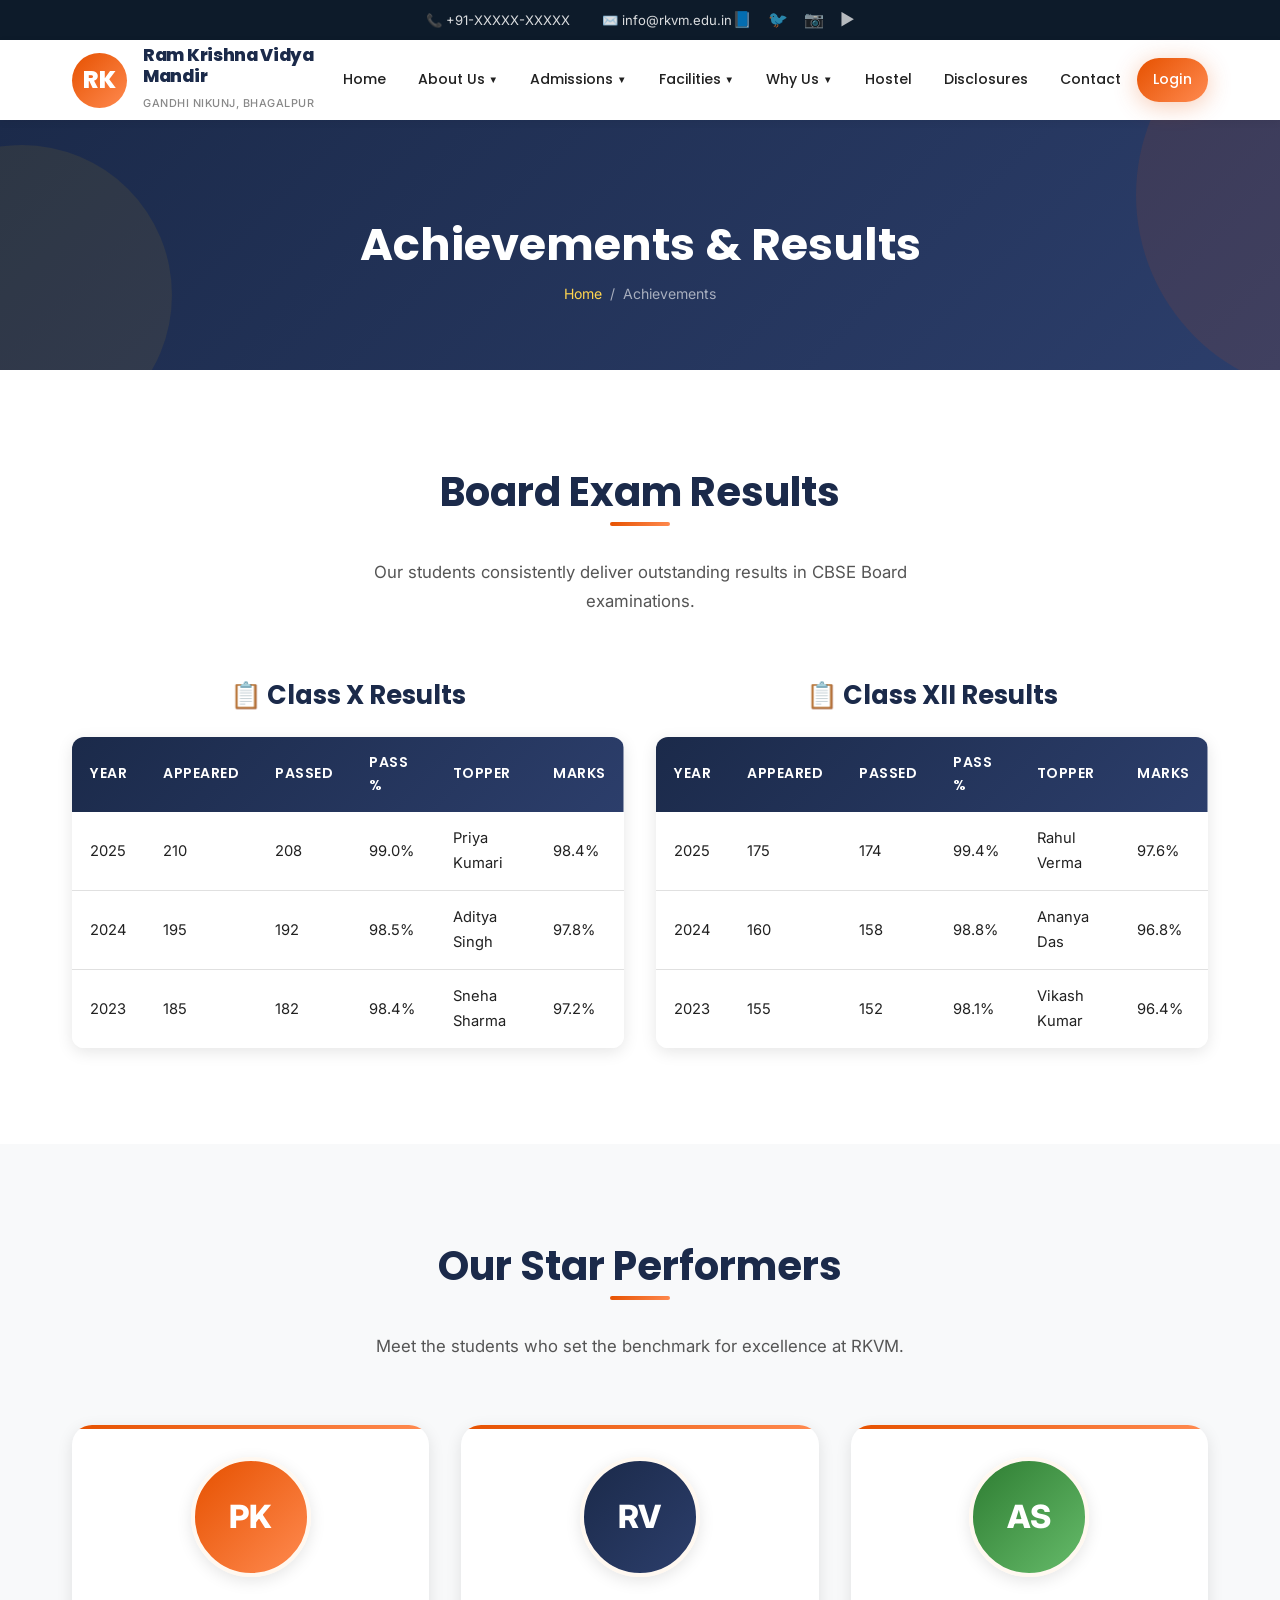
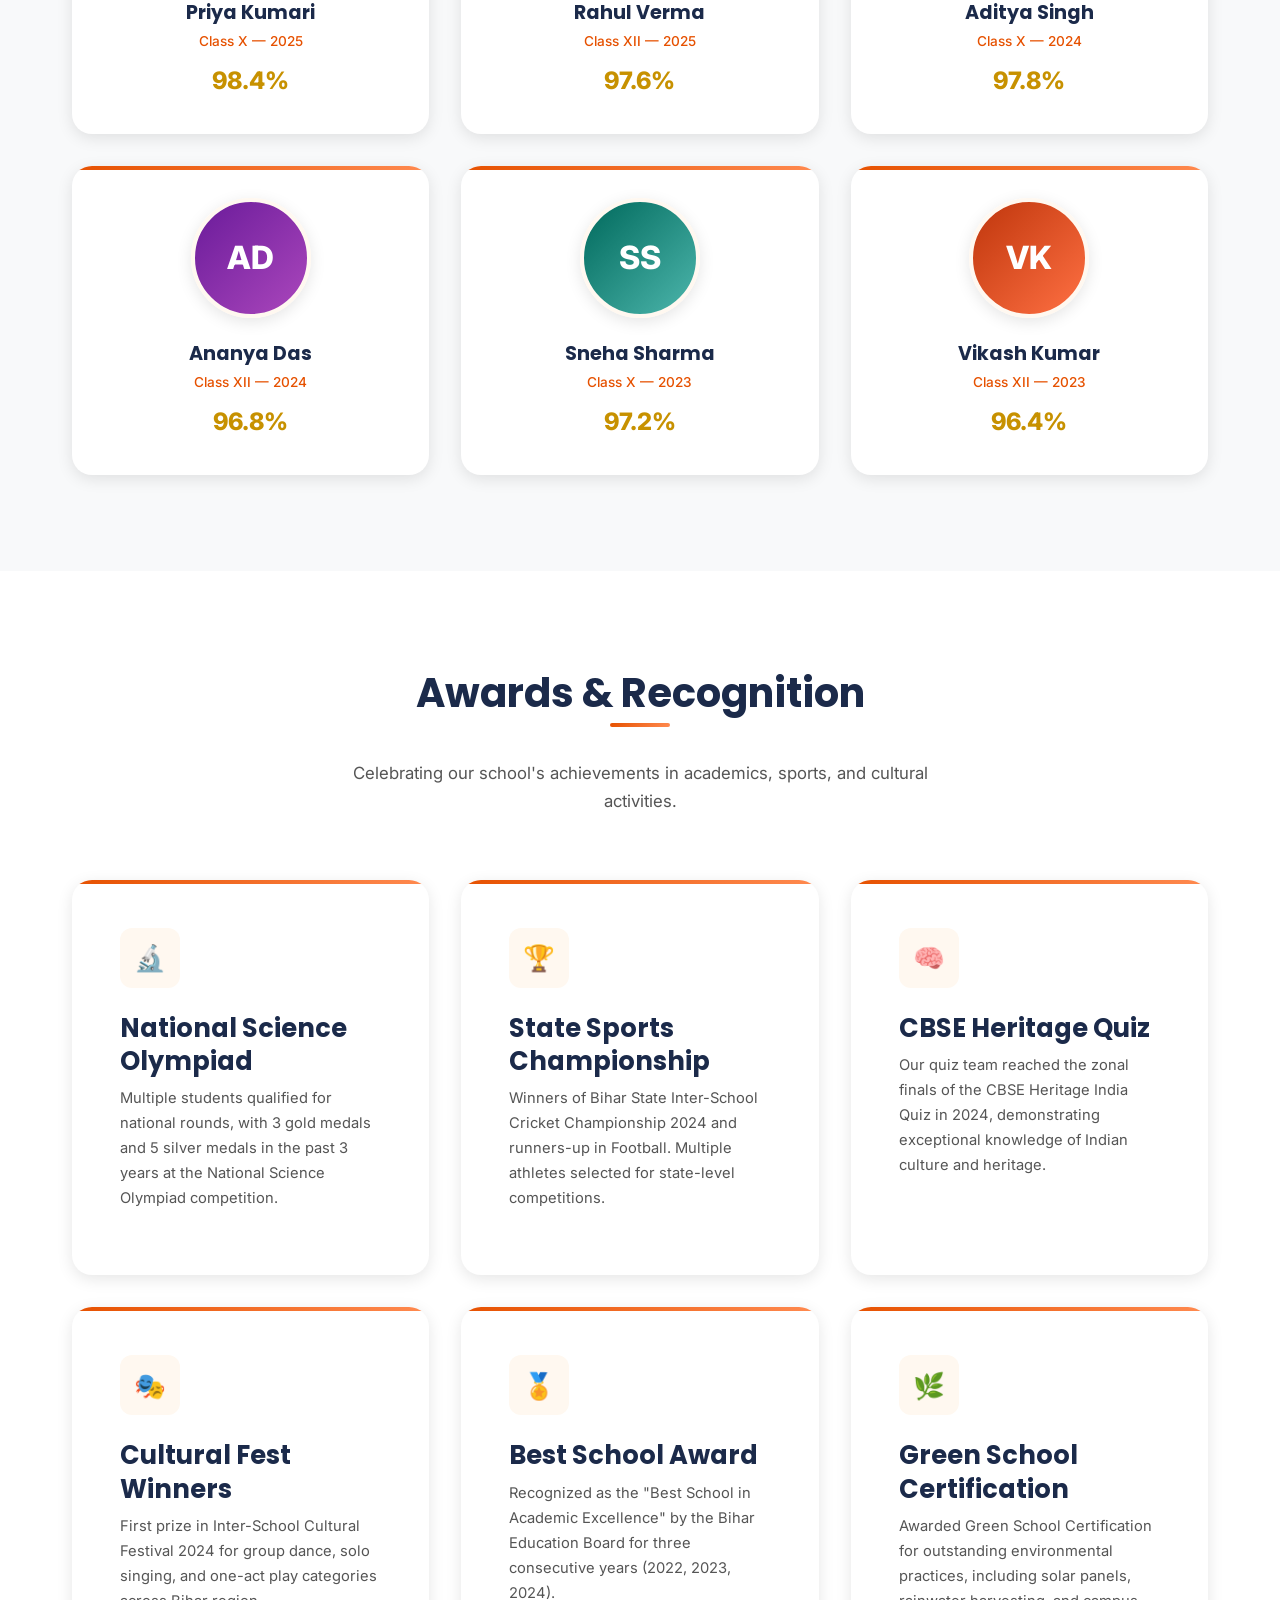
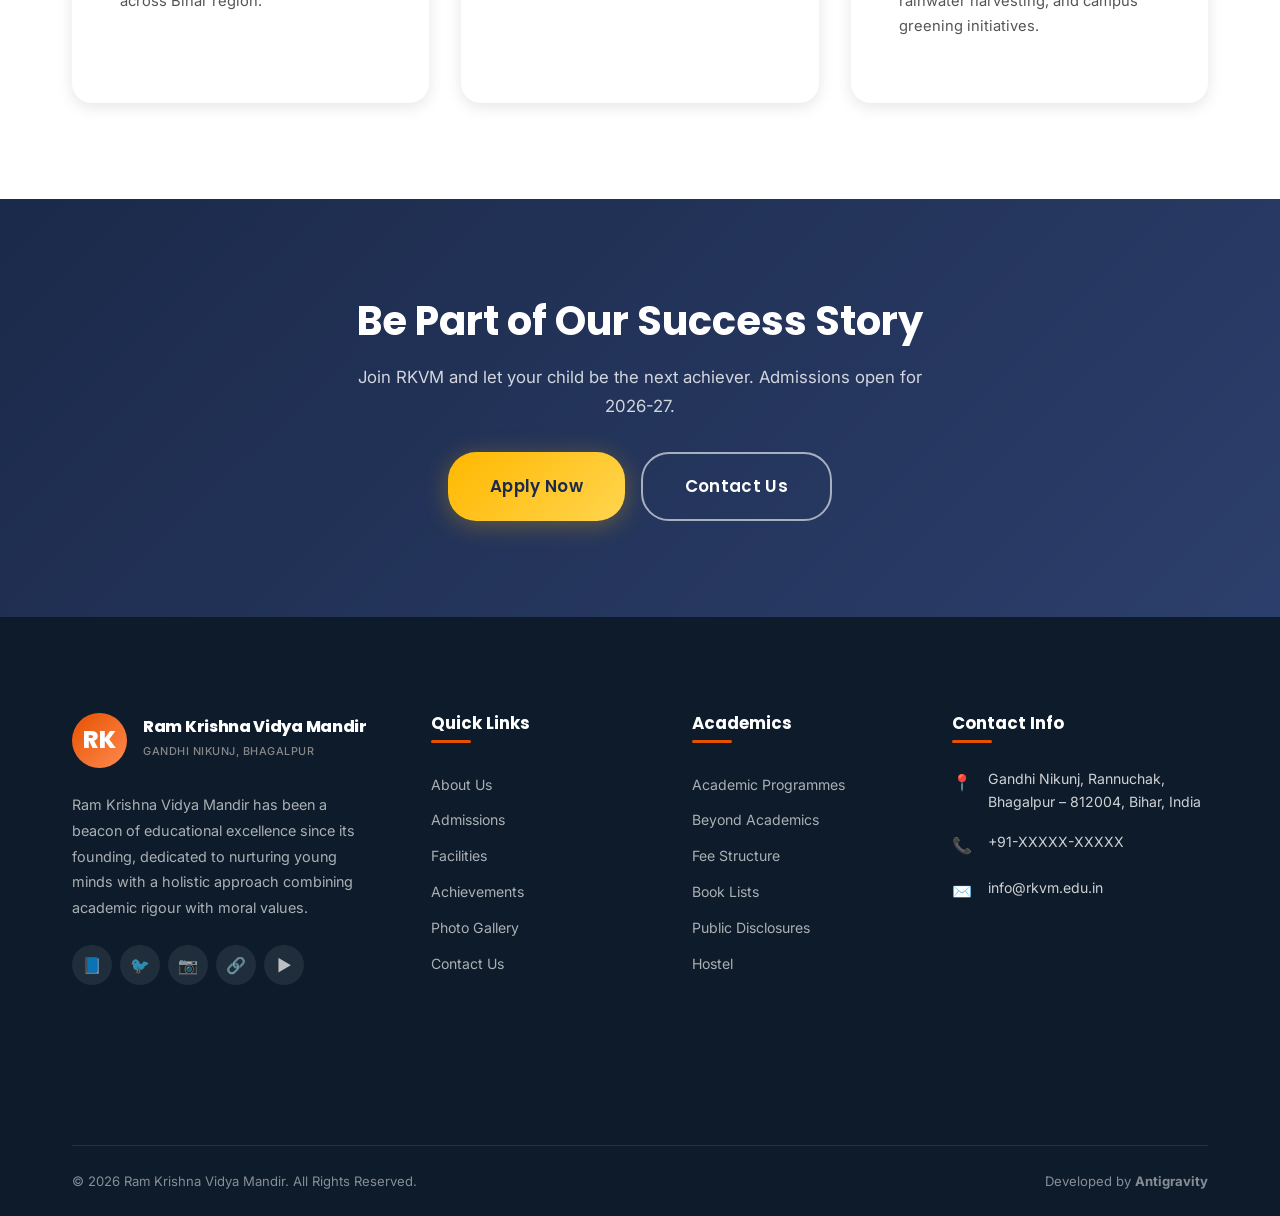
==== achievements.html @ 4ca019c8 "Initial commit: RKVM Website" ====
<!DOCTYPE html>
<html lang="en">
<head>
  <meta charset="UTF-8">
  <meta name="viewport" content="width=device-width, initial-scale=1.0">
  <meta name="description" content="Board exam results, toppers, and awards at Ram Krishna Vidya Mandir. Celebrating academic excellence and co-curricular achievements.">
  <title>Achievements & Results — Ram Krishna Vidya Mandir</title>
  <link rel="stylesheet" href="css/style.css">
</head>
<body>

<!-- Top Bar -->
<div class="topbar"><div class="container"><div class="topbar-left"><span>📞 +91-XXXXX-XXXXX</span><span>✉️ info@rkvm.edu.in</span></div><div class="topbar-right"><a href="#">📘</a><a href="#">🐦</a><a href="#">📷</a><a href="#">▶️</a></div></div></div>

<!-- Header -->
<header class="header"><div class="container"><a href="index.html" class="logo"><div class="logo-icon">RK</div><div class="logo-text"><h1>Ram Krishna Vidya Mandir</h1><span class="logo-sub">Gandhi Nikunj, Bhagalpur</span></div></a><button class="menu-toggle" aria-label="Toggle menu"><span></span><span></span><span></span></button><nav class="nav"><ul class="nav-list"><li class="nav-item"><a href="index.html" class="nav-link">Home</a></li><li class="nav-item"><a href="about.html" class="nav-link">About Us <span class="arrow">▼</span></a><div class="dropdown"><a href="about.html#mission">Mission &amp; Vision</a><a href="about.html#founders">The Founders</a><a href="about.html#principal">The Principal</a><a href="about.html#board">Advisory Board</a></div></li><li class="nav-item"><a href="admissions.html" class="nav-link">Admissions <span class="arrow">▼</span></a><div class="dropdown"><a href="admissions.html#booklist">Book List</a><a href="admissions.html#query">Admission Query</a><a href="admissions.html#procedure">Admission Procedure</a><a href="admissions.html#form">Online Admission</a><a href="admissions.html#fees">Fee Structure</a></div></li><li class="nav-item"><a href="facilities.html" class="nav-link">Facilities <span class="arrow">▼</span></a><div class="dropdown"><a href="facilities.html#it">IT Education</a><a href="facilities.html#atl">Atal Tinkering Lab</a><a href="facilities.html#headstart">International Headstart</a><a href="facilities.html#counselling">Counselling Cell</a><a href="facilities.html#workshops">Workshops &amp; Seminars</a><a href="facilities.html#language">Language Lab</a><a href="facilities.html#library">Library</a></div></li><li class="nav-item"><a href="why-us.html" class="nav-link">Why Us <span class="arrow">▼</span></a><div class="dropdown"><a href="why-us.html#academics">Academic Programmes</a><a href="why-us.html#beyond">Beyond Academics</a><a href="why-us.html#excellence">Centre of Excellence</a></div></li><li class="nav-item"><a href="hostel.html" class="nav-link">Hostel</a></li><li class="nav-item"><a href="disclosures.html" class="nav-link">Disclosures</a></li><li class="nav-item"><a href="contact.html" class="nav-link">Contact</a></li><li class="nav-item"><a href="login.html" class="nav-link btn btn-primary btn-sm" style="color:white;">Login</a></li></ul></nav></div></header>
<div class="mobile-overlay"></div>

<section class="page-banner"><h1>Achievements &amp; Results</h1><div class="breadcrumb"><a href="index.html">Home</a><span>/</span><span>Achievements</span></div></section>

<!-- Board Results -->
<section class="section">
  <div class="container">
    <div class="section-header animate-on-scroll">
      <h2>Board Exam Results</h2>
      <p>Our students consistently deliver outstanding results in CBSE Board examinations.</p>
    </div>
    <div class="grid-2 animate-on-scroll">
      <div>
        <h3 style="margin-bottom: var(--space-lg); text-align: center;">📋 Class X Results</h3>
        <div class="table-wrapper">
          <table class="data-table">
            <thead>
              <tr><th>Year</th><th>Appeared</th><th>Passed</th><th>Pass %</th><th>Topper</th><th>Marks</th></tr>
            </thead>
            <tbody>
              <tr><td>2025</td><td>210</td><td>208</td><td>99.0%</td><td>Priya Kumari</td><td>98.4%</td></tr>
              <tr><td>2024</td><td>195</td><td>192</td><td>98.5%</td><td>Aditya Singh</td><td>97.8%</td></tr>
              <tr><td>2023</td><td>185</td><td>182</td><td>98.4%</td><td>Sneha Sharma</td><td>97.2%</td></tr>
            </tbody>
          </table>
        </div>
      </div>
      <div>
        <h3 style="margin-bottom: var(--space-lg); text-align: center;">📋 Class XII Results</h3>
        <div class="table-wrapper">
          <table class="data-table">
            <thead>
              <tr><th>Year</th><th>Appeared</th><th>Passed</th><th>Pass %</th><th>Topper</th><th>Marks</th></tr>
            </thead>
            <tbody>
              <tr><td>2025</td><td>175</td><td>174</td><td>99.4%</td><td>Rahul Verma</td><td>97.6%</td></tr>
              <tr><td>2024</td><td>160</td><td>158</td><td>98.8%</td><td>Ananya Das</td><td>96.8%</td></tr>
              <tr><td>2023</td><td>155</td><td>152</td><td>98.1%</td><td>Vikash Kumar</td><td>96.4%</td></tr>
            </tbody>
          </table>
        </div>
      </div>
    </div>
  </div>
</section>

<!-- Toppers -->
<section class="section section-alt">
  <div class="container">
    <div class="section-header animate-on-scroll">
      <h2>Our Star Performers</h2>
      <p>Meet the students who set the benchmark for excellence at RKVM.</p>
    </div>
    <div class="grid-3">
      <div class="about-card feature-card animate-on-scroll">
        <div class="avatar" style="background: linear-gradient(135deg, #E65100, #FF8A50); display:flex; align-items:center; justify-content:center;">
          <span style="color:white; font-size:2rem; font-weight:800;">PK</span>
        </div>
        <h4>Priya Kumari</h4>
        <div class="role">Class X — 2025</div>
        <p style="color:var(--accent-dark); font-size:1.5rem; font-weight:800; margin:var(--space-sm) 0 0;">98.4%</p>
      </div>
      <div class="about-card feature-card animate-on-scroll delay-1">
        <div class="avatar" style="background: linear-gradient(135deg, #1B2A4A, #2C3E6B); display:flex; align-items:center; justify-content:center;">
          <span style="color:white; font-size:2rem; font-weight:800;">RV</span>
        </div>
        <h4>Rahul Verma</h4>
        <div class="role">Class XII — 2025</div>
        <p style="color:var(--accent-dark); font-size:1.5rem; font-weight:800; margin:var(--space-sm) 0 0;">97.6%</p>
      </div>
      <div class="about-card feature-card animate-on-scroll delay-2">
        <div class="avatar" style="background: linear-gradient(135deg, #2E7D32, #66BB6A); display:flex; align-items:center; justify-content:center;">
          <span style="color:white; font-size:2rem; font-weight:800;">AS</span>
        </div>
        <h4>Aditya Singh</h4>
        <div class="role">Class X — 2024</div>
        <p style="color:var(--accent-dark); font-size:1.5rem; font-weight:800; margin:var(--space-sm) 0 0;">97.8%</p>
      </div>
      <div class="about-card feature-card animate-on-scroll">
        <div class="avatar" style="background: linear-gradient(135deg, #6A1B9A, #AB47BC); display:flex; align-items:center; justify-content:center;">
          <span style="color:white; font-size:2rem; font-weight:800;">AD</span>
        </div>
        <h4>Ananya Das</h4>
        <div class="role">Class XII — 2024</div>
        <p style="color:var(--accent-dark); font-size:1.5rem; font-weight:800; margin:var(--space-sm) 0 0;">96.8%</p>
      </div>
      <div class="about-card feature-card animate-on-scroll delay-1">
        <div class="avatar" style="background: linear-gradient(135deg, #00695C, #4DB6AC); display:flex; align-items:center; justify-content:center;">
          <span style="color:white; font-size:2rem; font-weight:800;">SS</span>
        </div>
        <h4>Sneha Sharma</h4>
        <div class="role">Class X — 2023</div>
        <p style="color:var(--accent-dark); font-size:1.5rem; font-weight:800; margin:var(--space-sm) 0 0;">97.2%</p>
      </div>
      <div class="about-card feature-card animate-on-scroll delay-2">
        <div class="avatar" style="background: linear-gradient(135deg, #BF360C, #FF7043); display:flex; align-items:center; justify-content:center;">
          <span style="color:white; font-size:2rem; font-weight:800;">VK</span>
        </div>
        <h4>Vikash Kumar</h4>
        <div class="role">Class XII — 2023</div>
        <p style="color:var(--accent-dark); font-size:1.5rem; font-weight:800; margin:var(--space-sm) 0 0;">96.4%</p>
      </div>
    </div>
  </div>
</section>

<!-- Awards & Recognition -->
<section class="section">
  <div class="container">
    <div class="section-header animate-on-scroll">
      <h2>Awards &amp; Recognition</h2>
      <p>Celebrating our school's achievements in academics, sports, and cultural activities.</p>
    </div>
    <div class="grid-3">
      <div class="feature-card animate-on-scroll">
        <div class="feature-icon">🔬</div>
        <h3>National Science Olympiad</h3>
        <p>Multiple students qualified for national rounds, with 3 gold medals and 5 silver medals in the past 3 years at the National Science Olympiad competition.</p>
      </div>
      <div class="feature-card animate-on-scroll delay-1">
        <div class="feature-icon">🏆</div>
        <h3>State Sports Championship</h3>
        <p>Winners of Bihar State Inter-School Cricket Championship 2024 and runners-up in Football. Multiple athletes selected for state-level competitions.</p>
      </div>
      <div class="feature-card animate-on-scroll delay-2">
        <div class="feature-icon">🧠</div>
        <h3>CBSE Heritage Quiz</h3>
        <p>Our quiz team reached the zonal finals of the CBSE Heritage India Quiz in 2024, demonstrating exceptional knowledge of Indian culture and heritage.</p>
      </div>
      <div class="feature-card animate-on-scroll">
        <div class="feature-icon">🎭</div>
        <h3>Cultural Fest Winners</h3>
        <p>First prize in Inter-School Cultural Festival 2024 for group dance, solo singing, and one-act play categories across Bihar region.</p>
      </div>
      <div class="feature-card animate-on-scroll delay-1">
        <div class="feature-icon">🏅</div>
        <h3>Best School Award</h3>
        <p>Recognized as the "Best School in Academic Excellence" by the Bihar Education Board for three consecutive years (2022, 2023, 2024).</p>
      </div>
      <div class="feature-card animate-on-scroll delay-2">
        <div class="feature-icon">🌿</div>
        <h3>Green School Certification</h3>
        <p>Awarded Green School Certification for outstanding environmental practices, including solar panels, rainwater harvesting, and campus greening initiatives.</p>
      </div>
    </div>
  </div>
</section>

<!-- CTA -->
<section class="section section-dark"><div class="container text-center"><div class="animate-on-scroll"><h2 style="color:white;margin-bottom:var(--space-md);">Be Part of Our Success Story</h2><p style="color:rgba(255,255,255,0.8);max-width:600px;margin:0 auto var(--space-xl);font-size:1.05rem;">Join RKVM and let your child be the next achiever. Admissions open for 2026-27.</p><div style="display:flex;gap:var(--space-md);justify-content:center;flex-wrap:wrap;"><a href="admissions.html#form" class="btn btn-accent btn-lg">Apply Now</a><a href="contact.html" class="btn btn-outline btn-lg">Contact Us</a></div></div></div></section>

<!-- Footer -->
<footer class="footer"><div class="container"><div class="footer-grid"><div class="footer-about"><div class="logo" style="margin-bottom:var(--space-lg);"><div class="logo-icon">RK</div><div class="logo-text"><h1 style="color:white;font-size:1rem;">Ram Krishna Vidya Mandir</h1><span class="logo-sub">Gandhi Nikunj, Bhagalpur</span></div></div><p>Ram Krishna Vidya Mandir has been a beacon of educational excellence since its founding, dedicated to nurturing young minds with a holistic approach combining academic rigour with moral values.</p><div class="footer-social"><a href="#">📘</a><a href="#">🐦</a><a href="#">📷</a><a href="#">🔗</a><a href="#">▶️</a></div></div><div class="footer-links"><h4>Quick Links</h4><a href="about.html">About Us</a><a href="admissions.html">Admissions</a><a href="facilities.html">Facilities</a><a href="achievements.html">Achievements</a><a href="gallery.html">Photo Gallery</a><a href="contact.html">Contact Us</a></div><div class="footer-links"><h4>Academics</h4><a href="why-us.html#academics">Academic Programmes</a><a href="why-us.html#beyond">Beyond Academics</a><a href="admissions.html#fees">Fee Structure</a><a href="admissions.html#booklist">Book Lists</a><a href="disclosures.html">Public Disclosures</a><a href="hostel.html">Hostel</a></div><div><h4>Contact Info</h4><div class="footer-contact-item"><span class="icon">📍</span><span>Gandhi Nikunj, Rannuchak, Bhagalpur – 812004, Bihar, India</span></div><div class="footer-contact-item"><span class="icon">📞</span><span>+91-XXXXX-XXXXX</span></div><div class="footer-contact-item"><span class="icon">✉️</span><span>info@rkvm.edu.in</span></div><div class="footer-map"><iframe src="https://www.google.com/maps/embed?pb=!1m18!1m12!1m3!1d3609.123!2d86.98!3d25.24!2m3!1f0!2f0!3f0!3m2!1i1024!2i768!4f13.1!3m3!1m2!1s0x0%3A0x0!2zMjXCsDE0JzI0LjAiTiA4NsKwNTgnNDguMCJF!5e0!3m2!1sen!2sin!4v1" allowfullscreen="" loading="lazy"></iframe></div></div></div><div class="footer-bottom"><span>&copy; 2026 Ram Krishna Vidya Mandir. All Rights Reserved.</span><span>Developed by <strong>Antigravity</strong></span></div></div></footer>

<script src="js/main.js"></script>
</body>
</html>
---- css/style.css ----
/* ========================================
   RAM KRISHNA VIDYA MANDIR — Design System
   ======================================== */

/* --- Google Fonts --- */
@import url('https://fonts.googleapis.com/css2?family=Poppins:wght@300;400;500;600;700;800;900&family=Inter:wght@300;400;500;600;700&family=Noto+Sans+Devanagari:wght@400;600;700&display=swap');

/* --- CSS Custom Properties --- */
:root {
  /* Colors */
  --primary: #E65100;
  --primary-light: #FF8A50;
  --primary-dark: #AC1900;
  --secondary: #1B2A4A;
  --secondary-light: #2C3E6B;
  --secondary-dark: #0D1B2A;
  --accent: #FFB800;
  --accent-light: #FFD54F;
  --accent-dark: #C79100;
  --success: #2E7D32;
  --error: #C62828;
  --text-primary: #212121;
  --text-secondary: #555555;
  --text-light: #888888;
  --text-white: #FFFFFF;
  --bg-white: #FFFFFF;
  --bg-light: #F8F9FA;
  --bg-cream: #FFF8F0;
  --bg-dark: #0D1B2A;
  --border-light: #E0E0E0;
  --border-medium: #BDBDBD;

  /* Gradients */
  --gradient-primary: linear-gradient(135deg, #E65100 0%, #FF8A50 100%);
  --gradient-secondary: linear-gradient(135deg, #1B2A4A 0%, #2C3E6B 100%);
  --gradient-hero: linear-gradient(135deg, rgba(27,42,74,0.92) 0%, rgba(230,81,0,0.85) 100%);
  --gradient-accent: linear-gradient(135deg, #FFB800 0%, #FFD54F 100%);
  --gradient-glass: linear-gradient(135deg, rgba(255,255,255,0.15) 0%, rgba(255,255,255,0.05) 100%);

  /* Typography */
  --font-heading: 'Poppins', sans-serif;
  --font-body: 'Inter', sans-serif;
  --font-devanagari: 'Noto Sans Devanagari', sans-serif;

  /* Spacing */
  --space-xs: 0.25rem;
  --space-sm: 0.5rem;
  --space-md: 1rem;
  --space-lg: 1.5rem;
  --space-xl: 2rem;
  --space-2xl: 3rem;
  --space-3xl: 4rem;
  --space-4xl: 6rem;

  /* Border Radius */
  --radius-sm: 6px;
  --radius-md: 12px;
  --radius-lg: 20px;
  --radius-xl: 28px;
  --radius-full: 50%;

  /* Shadows */
  --shadow-sm: 0 2px 8px rgba(0,0,0,0.06);
  --shadow-md: 0 4px 16px rgba(0,0,0,0.10);
  --shadow-lg: 0 8px 32px rgba(0,0,0,0.14);
  --shadow-xl: 0 16px 48px rgba(0,0,0,0.18);
  --shadow-glow-primary: 0 4px 24px rgba(230,81,0,0.30);
  --shadow-glow-accent: 0 4px 24px rgba(255,184,0,0.30);

  /* Transitions */
  --transition-fast: 0.2s cubic-bezier(0.4, 0, 0.2, 1);
  --transition-base: 0.3s cubic-bezier(0.4, 0, 0.2, 1);
  --transition-slow: 0.5s cubic-bezier(0.4, 0, 0.2, 1);
  --transition-bounce: 0.5s cubic-bezier(0.34, 1.56, 0.64, 1);

  /* Layout */
  --container-max: 1200px;
  --container-wide: 1400px;
  --header-height: 80px;
  --topbar-height: 40px;
}

/* --- Reset & Base --- */
*, *::before, *::after {
  box-sizing: border-box;
  margin: 0;
  padding: 0;
}

html {
  scroll-behavior: smooth;
  -webkit-font-smoothing: antialiased;
  -moz-osx-font-smoothing: grayscale;
}

body {
  font-family: var(--font-body);
  font-size: 16px;
  line-height: 1.7;
  color: var(--text-primary);
  background: var(--bg-white);
  overflow-x: hidden;
}

a {
  text-decoration: none;
  color: inherit;
  transition: color var(--transition-fast);
}

img {
  max-width: 100%;
  height: auto;
  display: block;
}

ul, ol {
  list-style: none;
}

button, input, select, textarea {
  font-family: inherit;
  font-size: inherit;
  border: none;
  outline: none;
}

button {
  cursor: pointer;
}

h1, h2, h3, h4, h5, h6 {
  font-family: var(--font-heading);
  font-weight: 700;
  line-height: 1.3;
  color: var(--secondary);
}

h1 { font-size: clamp(2rem, 5vw, 3.5rem); }
h2 { font-size: clamp(1.6rem, 3.5vw, 2.5rem); }
h3 { font-size: clamp(1.2rem, 2.5vw, 1.6rem); }
h4 { font-size: 1.2rem; }
h5 { font-size: 1rem; }

p { margin-bottom: var(--space-md); }

/* --- Utility --- */
.container {
  max-width: var(--container-max);
  margin: 0 auto;
  padding: 0 var(--space-xl);
}

.container-wide {
  max-width: var(--container-wide);
  margin: 0 auto;
  padding: 0 var(--space-xl);
}

.section {
  padding: var(--space-4xl) 0;
}

.section-alt {
  background: var(--bg-light);
}

.section-dark {
  background: var(--gradient-secondary);
  color: var(--text-white);
}

.section-cream {
  background: var(--bg-cream);
}

.section-header {
  text-align: center;
  margin-bottom: var(--space-3xl);
}

.section-header h2 {
  position: relative;
  display: inline-block;
  margin-bottom: var(--space-md);
}

.section-header h2::after {
  content: '';
  position: absolute;
  bottom: -8px;
  left: 50%;
  transform: translateX(-50%);
  width: 60px;
  height: 4px;
  background: var(--gradient-primary);
  border-radius: 2px;
}

.section-dark .section-header h2 {
  color: var(--text-white);
}

.section-header p {
  color: var(--text-secondary);
  max-width: 600px;
  margin: var(--space-lg) auto 0;
  font-size: 1.05rem;
}

.section-dark .section-header p {
  color: rgba(255,255,255,0.75);
}

.text-center { text-align: center; }
.text-primary-color { color: var(--primary); }
.text-accent-color { color: var(--accent); }
.font-deva { font-family: var(--font-devanagari); }

/* --- Buttons --- */
.btn {
  display: inline-flex;
  align-items: center;
  gap: var(--space-sm);
  padding: 14px 32px;
  border-radius: var(--radius-xl);
  font-family: var(--font-heading);
  font-weight: 600;
  font-size: 0.95rem;
  letter-spacing: 0.3px;
  transition: all var(--transition-base);
  position: relative;
  overflow: hidden;
}

.btn::before {
  content: '';
  position: absolute;
  top: 0;
  left: -100%;
  width: 100%;
  height: 100%;
  background: linear-gradient(90deg, transparent, rgba(255,255,255,0.2), transparent);
  transition: left var(--transition-slow);
}

.btn:hover::before {
  left: 100%;
}

.btn-primary {
  background: var(--gradient-primary);
  color: var(--text-white);
  box-shadow: var(--shadow-glow-primary);
}

.btn-primary:hover {
  transform: translateY(-2px);
  box-shadow: 0 6px 30px rgba(230,81,0,0.45);
}

.btn-secondary {
  background: var(--gradient-secondary);
  color: var(--text-white);
  box-shadow: var(--shadow-md);
}

.btn-secondary:hover {
  transform: translateY(-2px);
  box-shadow: var(--shadow-lg);
}

.btn-accent {
  background: var(--gradient-accent);
  color: var(--secondary);
  box-shadow: var(--shadow-glow-accent);
}

.btn-accent:hover {
  transform: translateY(-2px);
  box-shadow: 0 6px 30px rgba(255,184,0,0.45);
}

.btn-outline {
  background: transparent;
  color: var(--text-white);
  border: 2px solid rgba(255,255,255,0.6);
}

.btn-outline:hover {
  background: rgba(255,255,255,0.15);
  border-color: var(--text-white);
  transform: translateY(-2px);
}

.btn-outline-dark {
  background: transparent;
  color: var(--primary);
  border: 2px solid var(--primary);
}

.btn-outline-dark:hover {
  background: var(--primary);
  color: var(--text-white);
  transform: translateY(-2px);
}

.btn-sm {
  padding: 10px 22px;
  font-size: 0.85rem;
}

.btn-lg {
  padding: 18px 42px;
  font-size: 1.05rem;
}

/* --- Top Bar --- */
.topbar {
  background: var(--secondary-dark);
  color: rgba(255,255,255,0.85);
  font-size: 0.82rem;
  height: var(--topbar-height);
  display: flex;
  align-items: center;
}

.topbar .container {
  display: flex;
  justify-content: space-between;
  align-items: center;
}

.topbar-left {
  display: flex;
  gap: var(--space-xl);
  align-items: center;
}

.topbar-left span {
  display: flex;
  align-items: center;
  gap: 6px;
}

.topbar-right {
  display: flex;
  gap: var(--space-md);
  align-items: center;
}

.topbar-right a {
  color: rgba(255,255,255,0.7);
  transition: color var(--transition-fast);
  font-size: 1rem;
}

.topbar-right a:hover {
  color: var(--accent);
}

/* --- Header / Navbar --- */
.header {
  background: var(--bg-white);
  height: var(--header-height);
  position: sticky;
  top: 0;
  z-index: 1000;
  box-shadow: var(--shadow-sm);
  transition: box-shadow var(--transition-base);
}

.header.scrolled {
  box-shadow: var(--shadow-md);
}

.header .container {
  display: flex;
  align-items: center;
  justify-content: space-between;
  height: 100%;
}

.logo {
  display: flex;
  align-items: center;
  gap: var(--space-md);
}

.logo-icon {
  width: 55px;
  height: 55px;
  border-radius: var(--radius-full);
  background: var(--gradient-primary);
  display: flex;
  align-items: center;
  justify-content: center;
  font-size: 1.5rem;
  color: white;
  font-weight: 800;
  font-family: var(--font-heading);
  flex-shrink: 0;
}

.logo-text h1 {
  font-size: 1.1rem;
  font-weight: 800;
  color: var(--secondary);
  line-height: 1.2;
  letter-spacing: -0.3px;
}

.logo-text .logo-sub {
  font-size: 0.68rem;
  color: var(--text-light);
  font-weight: 500;
  letter-spacing: 0.5px;
  text-transform: uppercase;
}

/* Navigation */
.nav {
  display: flex;
  align-items: center;
  gap: 0;
}

.nav-list {
  display: flex;
  align-items: center;
  gap: 0;
}

.nav-item {
  position: relative;
}

.nav-link {
  display: flex;
  align-items: center;
  gap: 4px;
  padding: 10px 16px;
  font-family: var(--font-heading);
  font-weight: 500;
  font-size: 0.88rem;
  color: var(--text-primary);
  transition: color var(--transition-fast);
  white-space: nowrap;
}

.nav-link:hover,
.nav-link.active {
  color: var(--primary);
}

.nav-link .arrow {
  font-size: 0.6rem;
  transition: transform var(--transition-fast);
}

.nav-item:hover .arrow {
  transform: rotate(180deg);
}

/* Dropdown */
.dropdown {
  position: absolute;
  top: 100%;
  left: 0;
  min-width: 240px;
  background: var(--bg-white);
  border-radius: var(--radius-md);
  box-shadow: var(--shadow-lg);
  padding: var(--space-sm) 0;
  opacity: 0;
  visibility: hidden;
  transform: translateY(8px);
  transition: all var(--transition-base);
  z-index: 100;
  border-top: 3px solid var(--primary);
}

.nav-item:hover .dropdown {
  opacity: 1;
  visibility: visible;
  transform: translateY(0);
}

.dropdown a {
  display: block;
  padding: 10px 20px;
  font-size: 0.88rem;
  color: var(--text-primary);
  transition: all var(--transition-fast);
}

.dropdown a:hover {
  background: var(--bg-cream);
  color: var(--primary);
  padding-left: 26px;
}

/* Mobile Menu Toggle */
.menu-toggle {
  display: none;
  flex-direction: column;
  gap: 5px;
  padding: 8px;
  background: none;
  cursor: pointer;
  z-index: 1001;
}

.menu-toggle span {
  display: block;
  width: 26px;
  height: 3px;
  background: var(--secondary);
  border-radius: 2px;
  transition: all var(--transition-base);
}

.menu-toggle.active span:nth-child(1) {
  transform: rotate(45deg) translate(5px, 5px);
}

.menu-toggle.active span:nth-child(2) {
  opacity: 0;
}

.menu-toggle.active span:nth-child(3) {
  transform: rotate(-45deg) translate(6px, -6px);
}

/* --- Hero Section --- */
.hero {
  position: relative;
  min-height: 85vh;
  display: flex;
  align-items: center;
  overflow: hidden;
}

.hero-slider {
  position: absolute;
  inset: 0;
  z-index: 0;
}

.hero-slide {
  position: absolute;
  inset: 0;
  opacity: 0;
  transition: opacity 1.2s ease;
}

.hero-slide.active {
  opacity: 1;
}

.hero-slide img {
  width: 100%;
  height: 100%;
  object-fit: cover;
}

.hero-overlay {
  position: absolute;
  inset: 0;
  background: var(--gradient-hero);
  z-index: 1;
}

.hero-content {
  position: relative;
  z-index: 2;
  text-align: center;
  width: 100%;
  padding: var(--space-3xl) var(--space-xl);
}

.hero-badge {
  display: inline-block;
  background: rgba(255,255,255,0.15);
  backdrop-filter: blur(10px);
  border: 1px solid rgba(255,255,255,0.25);
  padding: 8px 24px;
  border-radius: var(--radius-xl);
  font-size: 0.85rem;
  color: var(--accent-light);
  font-weight: 500;
  margin-bottom: var(--space-lg);
  letter-spacing: 1px;
  text-transform: uppercase;
}

.hero-title {
  color: var(--text-white);
  font-size: clamp(2.2rem, 6vw, 4rem);
  font-weight: 900;
  margin-bottom: var(--space-sm);
  text-shadow: 0 2px 20px rgba(0,0,0,0.3);
}

.hero-title-hindi {
  font-family: var(--font-devanagari);
  color: var(--accent-light);
  font-size: clamp(1.4rem, 3vw, 2.2rem);
  font-weight: 600;
  margin-bottom: var(--space-lg);
}

.hero-subtitle {
  color: rgba(255,255,255,0.9);
  font-size: clamp(1rem, 2vw, 1.3rem);
  max-width: 650px;
  margin: 0 auto var(--space-xl);
  line-height: 1.8;
}

.hero-cta {
  display: flex;
  gap: var(--space-md);
  justify-content: center;
  flex-wrap: wrap;
  margin-bottom: var(--space-xl);
}

.hero-contact {
  display: flex;
  gap: var(--space-xl);
  justify-content: center;
  flex-wrap: wrap;
  color: rgba(255,255,255,0.85);
  font-size: 0.9rem;
}

.hero-contact span {
  display: flex;
  align-items: center;
  gap: 6px;
}

.hero-indicators {
  position: absolute;
  bottom: 30px;
  left: 50%;
  transform: translateX(-50%);
  z-index: 3;
  display: flex;
  gap: 10px;
}

.hero-dot {
  width: 12px;
  height: 12px;
  border-radius: var(--radius-full);
  background: rgba(255,255,255,0.4);
  cursor: pointer;
  transition: all var(--transition-base);
}

.hero-dot.active {
  background: var(--accent);
  width: 36px;
  border-radius: 6px;
}

/* --- Stats Section --- */
.stats {
  background: var(--gradient-secondary);
  padding: var(--space-3xl) 0;
  margin-top: -1px;
}

.stats-grid {
  display: grid;
  grid-template-columns: repeat(4, 1fr);
  gap: var(--space-xl);
}

.stat-card {
  text-align: center;
  padding: var(--space-xl);
  border-radius: var(--radius-lg);
  background: rgba(255,255,255,0.07);
  border: 1px solid rgba(255,255,255,0.1);
  backdrop-filter: blur(10px);
  transition: all var(--transition-base);
}

.stat-card:hover {
  background: rgba(255,255,255,0.12);
  transform: translateY(-4px);
}

.stat-icon {
  font-size: 2.2rem;
  margin-bottom: var(--space-sm);
}

.stat-number {
  font-family: var(--font-heading);
  font-size: 2.8rem;
  font-weight: 800;
  color: var(--accent);
  line-height: 1;
  margin-bottom: var(--space-xs);
}

.stat-label {
  color: rgba(255,255,255,0.75);
  font-size: 0.9rem;
  font-weight: 500;
  text-transform: uppercase;
  letter-spacing: 1px;
}

/* --- Cards --- */
.card {
  background: var(--bg-white);
  border-radius: var(--radius-lg);
  overflow: hidden;
  box-shadow: var(--shadow-md);
  transition: all var(--transition-base);
}

.card:hover {
  transform: translateY(-6px);
  box-shadow: var(--shadow-xl);
}

.card-img {
  width: 100%;
  height: 220px;
  object-fit: cover;
}

.card-body {
  padding: var(--space-lg) var(--space-xl);
}

.card-tag {
  display: inline-block;
  background: var(--bg-cream);
  color: var(--primary);
  padding: 4px 14px;
  border-radius: var(--radius-xl);
  font-size: 0.78rem;
  font-weight: 600;
  margin-bottom: var(--space-sm);
  text-transform: uppercase;
  letter-spacing: 0.5px;
}

.card-title {
  font-size: 1.15rem;
  margin-bottom: var(--space-sm);
}

.card-text {
  color: var(--text-secondary);
  font-size: 0.92rem;
  line-height: 1.7;
}

/* Glass Card */
.glass-card {
  background: rgba(255,255,255,0.08);
  backdrop-filter: blur(16px);
  border: 1px solid rgba(255,255,255,0.15);
  border-radius: var(--radius-lg);
  padding: var(--space-xl);
  transition: all var(--transition-base);
}

.glass-card:hover {
  background: rgba(255,255,255,0.14);
  transform: translateY(-4px);
}

/* --- Principal Section --- */
.principal-section {
  position: relative;
}

.principal-card {
  display: grid;
  grid-template-columns: 300px 1fr;
  gap: var(--space-3xl);
  align-items: center;
  background: var(--bg-white);
  border-radius: var(--radius-lg);
  overflow: hidden;
  box-shadow: var(--shadow-lg);
}

.principal-img-wrapper {
  position: relative;
  height: 100%;
  min-height: 400px;
}

.principal-img-wrapper img {
  width: 100%;
  height: 100%;
  object-fit: cover;
}

.principal-img-wrapper::after {
  content: '';
  position: absolute;
  bottom: 0;
  left: 0;
  right: 0;
  height: 80px;
  background: linear-gradient(transparent, rgba(27,42,74,0.6));
}

.principal-content {
  padding: var(--space-2xl) var(--space-2xl) var(--space-2xl) 0;
}

.principal-content .quote-icon {
  font-size: 3rem;
  color: var(--primary-light);
  opacity: 0.3;
  line-height: 1;
  margin-bottom: var(--space-md);
}

.principal-content blockquote {
  font-size: 1.05rem;
  line-height: 1.9;
  color: var(--text-secondary);
  font-style: italic;
  margin-bottom: var(--space-lg);
}

.principal-name {
  font-family: var(--font-heading);
  font-weight: 700;
  color: var(--secondary);
  font-size: 1.1rem;
}

.principal-designation {
  color: var(--primary);
  font-size: 0.88rem;
  font-weight: 500;
}

/* --- Announcements Ticker --- */
.ticker-section {
  background: var(--bg-cream);
  padding: var(--space-lg) 0;
  overflow: hidden;
}

.ticker-wrapper {
  display: flex;
  align-items: center;
  gap: var(--space-lg);
}

.ticker-label {
  background: var(--gradient-primary);
  color: var(--text-white);
  padding: 8px 20px;
  border-radius: var(--radius-xl);
  font-family: var(--font-heading);
  font-weight: 600;
  font-size: 0.85rem;
  white-space: nowrap;
  flex-shrink: 0;
  display: flex;
  align-items: center;
  gap: 6px;
}

.ticker-content {
  overflow: hidden;
  flex: 1;
}

.ticker-track {
  display: flex;
  gap: var(--space-3xl);
  animation: ticker 30s linear infinite;
  white-space: nowrap;
}

.ticker-item {
  display: flex;
  align-items: center;
  gap: var(--space-sm);
  font-size: 0.92rem;
  color: var(--text-primary);
}

.ticker-item .date {
  color: var(--primary);
  font-weight: 600;
  font-size: 0.82rem;
}

@keyframes ticker {
  0% { transform: translateX(0); }
  100% { transform: translateX(-50%); }
}

/* --- Grid Layouts --- */
.grid-2 { display: grid; grid-template-columns: repeat(2, 1fr); gap: var(--space-xl); }
.grid-3 { display: grid; grid-template-columns: repeat(3, 1fr); gap: var(--space-xl); }
.grid-4 { display: grid; grid-template-columns: repeat(4, 1fr); gap: var(--space-xl); }

/* --- Gallery Grid --- */
.gallery-grid {
  display: grid;
  grid-template-columns: repeat(4, 1fr);
  gap: var(--space-md);
}

.gallery-item {
  position: relative;
  border-radius: var(--radius-md);
  overflow: hidden;
  aspect-ratio: 1;
  cursor: pointer;
}

.gallery-item img {
  width: 100%;
  height: 100%;
  object-fit: cover;
  transition: transform var(--transition-slow);
}

.gallery-item:hover img {
  transform: scale(1.08);
}

.gallery-item::after {
  content: '';
  position: absolute;
  inset: 0;
  background: linear-gradient(transparent 50%, rgba(27,42,74,0.7));
  opacity: 0;
  transition: opacity var(--transition-base);
}

.gallery-item:hover::after {
  opacity: 1;
}

.gallery-item .gallery-caption {
  position: absolute;
  bottom: 12px;
  left: 12px;
  right: 12px;
  color: var(--text-white);
  font-size: 0.85rem;
  font-weight: 500;
  z-index: 1;
  opacity: 0;
  transform: translateY(10px);
  transition: all var(--transition-base);
}

.gallery-item:hover .gallery-caption {
  opacity: 1;
  transform: translateY(0);
}

/* --- Testimonials --- */
.testimonials-slider {
  position: relative;
  max-width: 800px;
  margin: 0 auto;
  overflow: hidden;
}

.testimonial-track {
  display: flex;
  transition: transform var(--transition-slow);
}

.testimonial-card {
  min-width: 100%;
  padding: var(--space-2xl) var(--space-3xl);
  text-align: center;
}

.testimonial-card .quote {
  font-size: 1.1rem;
  line-height: 1.9;
  color: var(--text-secondary);
  font-style: italic;
  margin-bottom: var(--space-xl);
  position: relative;
}

.testimonial-card .quote::before {
  content: '"';
  font-size: 4rem;
  color: var(--primary-light);
  opacity: 0.3;
  position: absolute;
  top: -20px;
  left: -10px;
  font-family: Georgia, serif;
  line-height: 1;
}

.testimonial-author {
  font-family: var(--font-heading);
  font-weight: 600;
  color: var(--secondary);
  font-size: 1rem;
}

.testimonial-role {
  color: var(--primary);
  font-size: 0.85rem;
  font-weight: 500;
}

.testimonial-nav {
  display: flex;
  justify-content: center;
  gap: var(--space-md);
  margin-top: var(--space-xl);
}

.testimonial-nav button {
  width: 44px;
  height: 44px;
  border-radius: var(--radius-full);
  background: var(--bg-white);
  box-shadow: var(--shadow-md);
  display: flex;
  align-items: center;
  justify-content: center;
  font-size: 1.1rem;
  color: var(--secondary);
  transition: all var(--transition-base);
}

.testimonial-nav button:hover {
  background: var(--primary);
  color: var(--text-white);
  box-shadow: var(--shadow-glow-primary);
}

/* --- Achievements / Feature Cards --- */
.feature-card {
  background: var(--bg-white);
  border-radius: var(--radius-lg);
  padding: var(--space-2xl);
  box-shadow: var(--shadow-md);
  transition: all var(--transition-base);
  position: relative;
  overflow: hidden;
}

.feature-card::before {
  content: '';
  position: absolute;
  top: 0;
  left: 0;
  right: 0;
  height: 4px;
  background: var(--gradient-primary);
}

.feature-card:hover {
  transform: translateY(-6px);
  box-shadow: var(--shadow-xl);
}

.feature-icon {
  width: 60px;
  height: 60px;
  border-radius: var(--radius-md);
  background: var(--bg-cream);
  display: flex;
  align-items: center;
  justify-content: center;
  font-size: 1.6rem;
  margin-bottom: var(--space-lg);
}

.feature-card h3 {
  margin-bottom: var(--space-sm);
}

.feature-card p {
  color: var(--text-secondary);
  font-size: 0.92rem;
}

/* --- Principles / Info Blocks --- */
.info-block {
  display: grid;
  grid-template-columns: 1fr 1fr;
  gap: var(--space-3xl);
  align-items: center;
}

.info-block.reverse {
  direction: rtl;
}

.info-block.reverse > * {
  direction: ltr;
}

.info-img {
  border-radius: var(--radius-lg);
  overflow: hidden;
  box-shadow: var(--shadow-lg);
}

.info-img img {
  width: 100%;
  height: 350px;
  object-fit: cover;
}

.info-content h3 {
  margin-bottom: var(--space-md);
}

.info-content p {
  color: var(--text-secondary);
  font-size: 0.95rem;
  line-height: 1.8;
}

/* --- Footer --- */
.footer {
  background: var(--secondary-dark);
  color: rgba(255,255,255,0.8);
  padding: var(--space-4xl) 0 0;
}

.footer-grid {
  display: grid;
  grid-template-columns: 1.5fr 1fr 1fr 1.3fr;
  gap: var(--space-3xl);
  padding-bottom: var(--space-3xl);
  border-bottom: 1px solid rgba(255,255,255,0.1);
}

.footer-about p {
  font-size: 0.9rem;
  line-height: 1.8;
  margin-bottom: var(--space-lg);
  color: rgba(255,255,255,0.65);
}

.footer h4 {
  color: var(--text-white);
  font-size: 1.05rem;
  margin-bottom: var(--space-lg);
  position: relative;
  padding-bottom: var(--space-sm);
}

.footer h4::after {
  content: '';
  position: absolute;
  bottom: 0;
  left: 0;
  width: 40px;
  height: 3px;
  background: var(--primary);
  border-radius: 2px;
}

.footer-links a {
  display: block;
  padding: 6px 0;
  font-size: 0.88rem;
  color: rgba(255,255,255,0.65);
  transition: all var(--transition-fast);
}

.footer-links a:hover {
  color: var(--accent);
  padding-left: 6px;
}

.footer-contact-item {
  display: flex;
  gap: var(--space-md);
  margin-bottom: var(--space-md);
  font-size: 0.88rem;
}

.footer-contact-item .icon {
  color: var(--primary-light);
  font-size: 1rem;
  flex-shrink: 0;
  margin-top: 2px;
}

.footer-social {
  display: flex;
  gap: var(--space-sm);
  margin-top: var(--space-lg);
}

.footer-social a {
  width: 40px;
  height: 40px;
  border-radius: var(--radius-full);
  background: rgba(255,255,255,0.08);
  display: flex;
  align-items: center;
  justify-content: center;
  color: rgba(255,255,255,0.7);
  transition: all var(--transition-base);
  font-size: 1rem;
}

.footer-social a:hover {
  background: var(--primary);
  color: var(--text-white);
  transform: translateY(-3px);
}

.footer-map {
  border-radius: var(--radius-md);
  overflow: hidden;
  margin-top: var(--space-md);
  height: 160px;
}

.footer-map iframe {
  width: 100%;
  height: 100%;
  border: none;
}

.footer-bottom {
  padding: var(--space-lg) 0;
  display: flex;
  justify-content: space-between;
  align-items: center;
  font-size: 0.82rem;
  color: rgba(255,255,255,0.5);
}

/* --- Page Banner --- */
.page-banner {
  background: var(--gradient-secondary);
  padding: var(--space-4xl) 0 var(--space-3xl);
  text-align: center;
  position: relative;
  overflow: hidden;
}

.page-banner::before {
  content: '';
  position: absolute;
  top: -50%;
  right: -20%;
  width: 400px;
  height: 400px;
  border-radius: 50%;
  background: rgba(230,81,0,0.1);
}

.page-banner::after {
  content: '';
  position: absolute;
  bottom: -30%;
  left: -10%;
  width: 300px;
  height: 300px;
  border-radius: 50%;
  background: rgba(255,184,0,0.08);
}

.page-banner h1 {
  color: var(--text-white);
  font-size: clamp(1.8rem, 4vw, 2.8rem);
  margin-bottom: var(--space-sm);
  position: relative;
  z-index: 1;
}

.page-banner .breadcrumb {
  display: flex;
  justify-content: center;
  gap: var(--space-sm);
  color: rgba(255,255,255,0.6);
  font-size: 0.88rem;
  position: relative;
  z-index: 1;
}

.page-banner .breadcrumb a {
  color: var(--accent-light);
}

.page-banner .breadcrumb a:hover {
  color: var(--accent);
}

/* --- Tabs --- */
.tabs {
  display: flex;
  gap: var(--space-sm);
  flex-wrap: wrap;
  margin-bottom: var(--space-2xl);
  border-bottom: 2px solid var(--border-light);
  padding-bottom: 0;
}

.tab-btn {
  padding: 12px 24px;
  background: none;
  font-family: var(--font-heading);
  font-weight: 600;
  font-size: 0.9rem;
  color: var(--text-secondary);
  border-bottom: 3px solid transparent;
  margin-bottom: -2px;
  transition: all var(--transition-fast);
  cursor: pointer;
}

.tab-btn:hover {
  color: var(--primary);
}

.tab-btn.active {
  color: var(--primary);
  border-bottom-color: var(--primary);
}

.tab-panel {
  display: none;
  animation: fadeIn 0.4s ease;
}

.tab-panel.active {
  display: block;
}

@keyframes fadeIn {
  from { opacity: 0; transform: translateY(10px); }
  to { opacity: 1; transform: translateY(0); }
}

/* --- Forms --- */
.form-group {
  margin-bottom: var(--space-lg);
}

.form-label {
  display: block;
  font-family: var(--font-heading);
  font-weight: 500;
  font-size: 0.88rem;
  color: var(--text-primary);
  margin-bottom: 6px;
}

.form-label .required {
  color: var(--error);
}

.form-input,
.form-select,
.form-textarea {
  width: 100%;
  padding: 14px 18px;
  border: 2px solid var(--border-light);
  border-radius: var(--radius-md);
  font-size: 0.95rem;
  color: var(--text-primary);
  background: var(--bg-white);
  transition: all var(--transition-fast);
}

.form-input:focus,
.form-select:focus,
.form-textarea:focus {
  border-color: var(--primary);
  box-shadow: 0 0 0 4px rgba(230,81,0,0.1);
}

.form-textarea {
  resize: vertical;
  min-height: 120px;
}

.form-input.error,
.form-select.error,
.form-textarea.error {
  border-color: var(--error);
  box-shadow: 0 0 0 4px rgba(198,40,40,0.1);
}

.form-error {
  color: var(--error);
  font-size: 0.8rem;
  margin-top: 4px;
  display: none;
}

.form-error.visible {
  display: block;
}

.form-row {
  display: grid;
  grid-template-columns: 1fr 1fr;
  gap: var(--space-md);
}

.radio-group {
  display: flex;
  gap: var(--space-lg);
  padding-top: 6px;
}

.radio-label {
  display: flex;
  align-items: center;
  gap: 8px;
  cursor: pointer;
  font-size: 0.92rem;
}

.radio-label input[type="radio"] {
  accent-color: var(--primary);
  width: 18px;
  height: 18px;
}

/* --- Tables --- */
.table-wrapper {
  overflow-x: auto;
  border-radius: var(--radius-md);
  box-shadow: var(--shadow-md);
}

.data-table {
  width: 100%;
  border-collapse: collapse;
  background: var(--bg-white);
}

.data-table thead {
  background: var(--gradient-secondary);
  color: var(--text-white);
}

.data-table th {
  padding: 14px 18px;
  text-align: left;
  font-family: var(--font-heading);
  font-weight: 600;
  font-size: 0.88rem;
  text-transform: uppercase;
  letter-spacing: 0.5px;
}

.data-table td {
  padding: 14px 18px;
  border-bottom: 1px solid var(--border-light);
  font-size: 0.92rem;
}

.data-table tbody tr:hover {
  background: var(--bg-cream);
}

.data-table tbody tr:last-child td {
  border-bottom: none;
}

/* --- Login Page --- */
.login-container {
  min-height: calc(100vh - var(--header-height) - var(--topbar-height));
  display: flex;
  align-items: center;
  justify-content: center;
  padding: var(--space-3xl) var(--space-xl);
  background: var(--bg-light);
}

.login-grid {
  display: grid;
  grid-template-columns: 1fr 1fr;
  gap: var(--space-2xl);
  max-width: 900px;
  width: 100%;
}

.login-card {
  background: var(--bg-white);
  border-radius: var(--radius-lg);
  padding: var(--space-2xl);
  box-shadow: var(--shadow-lg);
  text-align: center;
  position: relative;
  overflow: hidden;
  transition: all var(--transition-base);
}

.login-card:hover {
  transform: translateY(-4px);
  box-shadow: var(--shadow-xl);
}

.login-card.admin {
  border-top: 4px solid var(--primary);
}

.login-card.user {
  border-top: 4px solid var(--secondary);
}

.login-card .icon-circle {
  width: 72px;
  height: 72px;
  border-radius: var(--radius-full);
  display: flex;
  align-items: center;
  justify-content: center;
  font-size: 1.8rem;
  margin: 0 auto var(--space-lg);
}

.login-card.admin .icon-circle {
  background: rgba(230,81,0,0.1);
  color: var(--primary);
}

.login-card.user .icon-circle {
  background: rgba(27,42,74,0.1);
  color: var(--secondary);
}

.login-card h3 {
  margin-bottom: var(--space-sm);
}

.login-card .login-desc {
  color: var(--text-secondary);
  font-size: 0.88rem;
  margin-bottom: var(--space-xl);
}

.login-card .form-input {
  text-align: left;
  margin-bottom: var(--space-md);
}

.login-card .btn {
  width: 100%;
  justify-content: center;
  margin-top: var(--space-sm);
}

/* --- Modal --- */
.modal-overlay {
  position: fixed;
  inset: 0;
  background: rgba(0,0,0,0.5);
  backdrop-filter: blur(4px);
  z-index: 10000;
  display: flex;
  align-items: center;
  justify-content: center;
  opacity: 0;
  visibility: hidden;
  transition: all var(--transition-base);
}

.modal-overlay.active {
  opacity: 1;
  visibility: visible;
}

.modal {
  background: var(--bg-white);
  border-radius: var(--radius-lg);
  padding: var(--space-2xl) var(--space-3xl);
  max-width: 500px;
  width: 90%;
  text-align: center;
  transform: scale(0.9);
  transition: transform var(--transition-bounce);
}

.modal-overlay.active .modal {
  transform: scale(1);
}

.modal-icon {
  width: 72px;
  height: 72px;
  border-radius: var(--radius-full);
  background: rgba(46,125,50,0.1);
  color: var(--success);
  display: flex;
  align-items: center;
  justify-content: center;
  font-size: 2rem;
  margin: 0 auto var(--space-lg);
}

.modal h3 {
  margin-bottom: var(--space-sm);
}

.modal p {
  color: var(--text-secondary);
  font-size: 0.92rem;
}

/* --- Lightbox --- */
.lightbox {
  position: fixed;
  inset: 0;
  background: rgba(0,0,0,0.92);
  z-index: 10000;
  display: flex;
  align-items: center;
  justify-content: center;
  opacity: 0;
  visibility: hidden;
  transition: all var(--transition-base);
}

.lightbox.active {
  opacity: 1;
  visibility: visible;
}

.lightbox img {
  max-width: 90%;
  max-height: 85vh;
  border-radius: var(--radius-md);
  box-shadow: var(--shadow-xl);
}

.lightbox-close {
  position: absolute;
  top: 20px;
  right: 30px;
  width: 44px;
  height: 44px;
  border-radius: var(--radius-full);
  background: rgba(255,255,255,0.15);
  color: white;
  font-size: 1.4rem;
  display: flex;
  align-items: center;
  justify-content: center;
  cursor: pointer;
  transition: all var(--transition-fast);
}

.lightbox-close:hover {
  background: rgba(255,255,255,0.3);
}

.lightbox-nav {
  position: absolute;
  top: 50%;
  transform: translateY(-50%);
  width: 50px;
  height: 50px;
  border-radius: var(--radius-full);
  background: rgba(255,255,255,0.15);
  color: white;
  font-size: 1.2rem;
  display: flex;
  align-items: center;
  justify-content: center;
  cursor: pointer;
  transition: all var(--transition-fast);
}

.lightbox-nav:hover {
  background: rgba(255,255,255,0.3);
}

.lightbox-prev { left: 20px; }
.lightbox-next { right: 20px; }

/* --- Disclosure List --- */
.disclosure-list {
  display: flex;
  flex-direction: column;
  gap: var(--space-md);
}

.disclosure-item {
  display: flex;
  align-items: center;
  justify-content: space-between;
  padding: var(--space-lg) var(--space-xl);
  background: var(--bg-white);
  border-radius: var(--radius-md);
  box-shadow: var(--shadow-sm);
  transition: all var(--transition-base);
  border-left: 4px solid var(--primary);
}

.disclosure-item:hover {
  box-shadow: var(--shadow-md);
  transform: translateX(4px);
}

.disclosure-item .doc-info {
  display: flex;
  align-items: center;
  gap: var(--space-md);
}

.disclosure-item .doc-icon {
  width: 44px;
  height: 44px;
  border-radius: var(--radius-sm);
  background: rgba(230,81,0,0.1);
  color: var(--primary);
  display: flex;
  align-items: center;
  justify-content: center;
  font-size: 1.2rem;
  flex-shrink: 0;
}

.disclosure-item .doc-name {
  font-family: var(--font-heading);
  font-weight: 600;
  font-size: 0.95rem;
}

/* --- Hostel Info --- */
.hostel-rules {
  background: var(--bg-cream);
  border-radius: var(--radius-md);
  padding: var(--space-xl);
}

.hostel-rules li {
  padding: 8px 0;
  padding-left: var(--space-lg);
  position: relative;
  font-size: 0.92rem;
  color: var(--text-secondary);
  border-bottom: 1px solid rgba(0,0,0,0.05);
}

.hostel-rules li::before {
  content: '✓';
  position: absolute;
  left: 0;
  color: var(--success);
  font-weight: 700;
}

/* --- About Content --- */
.about-card {
  text-align: center;
  padding: var(--space-xl);
}

.about-card .avatar {
  width: 120px;
  height: 120px;
  border-radius: var(--radius-full);
  overflow: hidden;
  margin: 0 auto var(--space-lg);
  border: 4px solid var(--bg-cream);
  box-shadow: var(--shadow-md);
}

.about-card .avatar img {
  width: 100%;
  height: 100%;
  object-fit: cover;
}

.about-card h4 {
  margin-bottom: 4px;
}

.about-card .role {
  color: var(--primary);
  font-size: 0.85rem;
  font-weight: 500;
}

/* --- Timeline --- */
.timeline {
  position: relative;
  padding-left: 40px;
}

.timeline::before {
  content: '';
  position: absolute;
  left: 15px;
  top: 0;
  bottom: 0;
  width: 3px;
  background: var(--border-light);
  border-radius: 2px;
}

.timeline-item {
  position: relative;
  margin-bottom: var(--space-xl);
  padding-left: var(--space-lg);
}

.timeline-item::before {
  content: '';
  position: absolute;
  left: -32px;
  top: 6px;
  width: 16px;
  height: 16px;
  border-radius: var(--radius-full);
  background: var(--gradient-primary);
  border: 3px solid var(--bg-white);
  box-shadow: var(--shadow-sm);
}

.timeline-item h4 {
  margin-bottom: 4px;
}

.timeline-item p {
  color: var(--text-secondary);
  font-size: 0.92rem;
}

/* --- Scroll Animations --- */
.animate-on-scroll {
  opacity: 0;
  transform: translateY(30px);
  transition: all 0.7s cubic-bezier(0.4, 0, 0.2, 1);
}

.animate-on-scroll.animated {
  opacity: 1;
  transform: translateY(0);
}

.animate-on-scroll.delay-1 { transition-delay: 0.1s; }
.animate-on-scroll.delay-2 { transition-delay: 0.2s; }
.animate-on-scroll.delay-3 { transition-delay: 0.3s; }
.animate-on-scroll.delay-4 { transition-delay: 0.4s; }

/* --- Contact --- */
.contact-grid {
  display: grid;
  grid-template-columns: 1fr 1.2fr;
  gap: var(--space-3xl);
}

.contact-info-cards {
  display: flex;
  flex-direction: column;
  gap: var(--space-lg);
}

.contact-info-card {
  display: flex;
  gap: var(--space-lg);
  padding: var(--space-lg);
  background: var(--bg-white);
  border-radius: var(--radius-md);
  box-shadow: var(--shadow-sm);
  transition: all var(--transition-base);
}

.contact-info-card:hover {
  box-shadow: var(--shadow-md);
  transform: translateX(4px);
}

.contact-info-card .icon {
  width: 50px;
  height: 50px;
  border-radius: var(--radius-md);
  background: var(--bg-cream);
  color: var(--primary);
  display: flex;
  align-items: center;
  justify-content: center;
  font-size: 1.2rem;
  flex-shrink: 0;
}

.contact-info-card h4 {
  font-size: 0.95rem;
  margin-bottom: 4px;
}

.contact-info-card p {
  color: var(--text-secondary);
  font-size: 0.88rem;
  margin-bottom: 0;
}

.contact-form-card {
  background: var(--bg-white);
  border-radius: var(--radius-lg);
  padding: var(--space-2xl);
  box-shadow: var(--shadow-lg);
}

.contact-map {
  border-radius: var(--radius-lg);
  overflow: hidden;
  box-shadow: var(--shadow-md);
  margin-top: var(--space-xl);
  height: 300px;
}

.contact-map iframe {
  width: 100%;
  height: 100%;
  border: none;
}

/* --- Responsive Design --- */
@media (max-width: 1024px) {
  .nav-link {
    padding: 10px 12px;
    font-size: 0.82rem;
  }

  .stats-grid {
    grid-template-columns: repeat(2, 1fr);
  }

  .footer-grid {
    grid-template-columns: repeat(2, 1fr);
  }

  .principal-card {
    grid-template-columns: 1fr;
  }

  .principal-img-wrapper {
    min-height: 300px;
  }

  .principal-content {
    padding: var(--space-xl);
  }

  .info-block {
    grid-template-columns: 1fr;
  }

  .gallery-grid {
    grid-template-columns: repeat(3, 1fr);
  }

  .grid-3 {
    grid-template-columns: repeat(2, 1fr);
  }

  .grid-4 {
    grid-template-columns: repeat(2, 1fr);
  }

  .contact-grid {
    grid-template-columns: 1fr;
  }
}

@media (max-width: 768px) {
  :root {
    --header-height: 66px;
  }

  .topbar {
    display: none;
  }

  .menu-toggle {
    display: flex;
  }

  .nav {
    position: fixed;
    top: 0;
    right: -100%;
    width: 85%;
    max-width: 360px;
    height: 100vh;
    background: var(--bg-white);
    flex-direction: column;
    padding: var(--space-4xl) var(--space-xl) var(--space-xl);
    box-shadow: var(--shadow-xl);
    transition: right var(--transition-base);
    overflow-y: auto;
    z-index: 1000;
  }

  .nav.active {
    right: 0;
  }

  .nav-list {
    flex-direction: column;
    width: 100%;
  }

  .nav-item {
    width: 100%;
  }

  .nav-link {
    width: 100%;
    padding: 14px 0;
    font-size: 1rem;
    border-bottom: 1px solid var(--border-light);
    justify-content: space-between;
  }

  .dropdown {
    position: static;
    opacity: 1;
    visibility: visible;
    transform: none;
    box-shadow: none;
    border-top: none;
    border-radius: 0;
    padding: 0;
    display: none;
    background: var(--bg-light);
    border-radius: var(--radius-sm);
    margin-bottom: var(--space-sm);
  }

  .nav-item.open .dropdown {
    display: block;
  }

  .dropdown a {
    padding: 10px 16px;
    font-size: 0.88rem;
  }

  .mobile-overlay {
    display: block;
    position: fixed;
    inset: 0;
    background: rgba(0,0,0,0.5);
    z-index: 999;
    opacity: 0;
    visibility: hidden;
    transition: all var(--transition-base);
  }

  .mobile-overlay.active {
    opacity: 1;
    visibility: visible;
  }

  .hero {
    min-height: 75vh;
  }

  .hero-title {
    font-size: clamp(1.8rem, 8vw, 2.5rem);
  }

  .hero-cta {
    flex-direction: column;
    align-items: center;
  }

  .hero-contact {
    flex-direction: column;
    gap: var(--space-sm);
  }

  .stats-grid {
    grid-template-columns: repeat(2, 1fr);
    gap: var(--space-md);
  }

  .stat-number {
    font-size: 2rem;
  }

  .grid-2, .grid-3, .grid-4 {
    grid-template-columns: 1fr;
  }

  .gallery-grid {
    grid-template-columns: repeat(2, 1fr);
  }

  .footer-grid {
    grid-template-columns: 1fr;
  }

  .footer-bottom {
    flex-direction: column;
    gap: var(--space-sm);
    text-align: center;
  }

  .login-grid {
    grid-template-columns: 1fr;
  }

  .form-row {
    grid-template-columns: 1fr;
  }

  .tabs {
    flex-direction: column;
  }

  .tab-btn {
    border-bottom: none;
    border-left: 3px solid transparent;
    text-align: left;
  }

  .tab-btn.active {
    border-bottom: none;
    border-left-color: var(--primary);
    background: var(--bg-cream);
  }

  .testimonial-card {
    padding: var(--space-lg);
  }

  .info-block.reverse {
    direction: ltr;
  }
}

@media (max-width: 480px) {
  .container {
    padding: 0 var(--space-md);
  }

  .section {
    padding: var(--space-2xl) 0;
  }

  .hero {
    min-height: 70vh;
  }

  .stat-card {
    padding: var(--space-md);
  }

  .btn {
    padding: 12px 24px;
    font-size: 0.88rem;
  }

  .gallery-grid {
    grid-template-columns: 1fr 1fr;
    gap: var(--space-sm);
  }
}

/* --- Print --- */
@media print {
  .topbar, .header, .footer, .btn, .hero-slider, .hero-overlay {
    display: none;
  }

  body {
    font-size: 12pt;
    color: #000;
  }

  .section {
    padding: 1rem 0;
  }
}
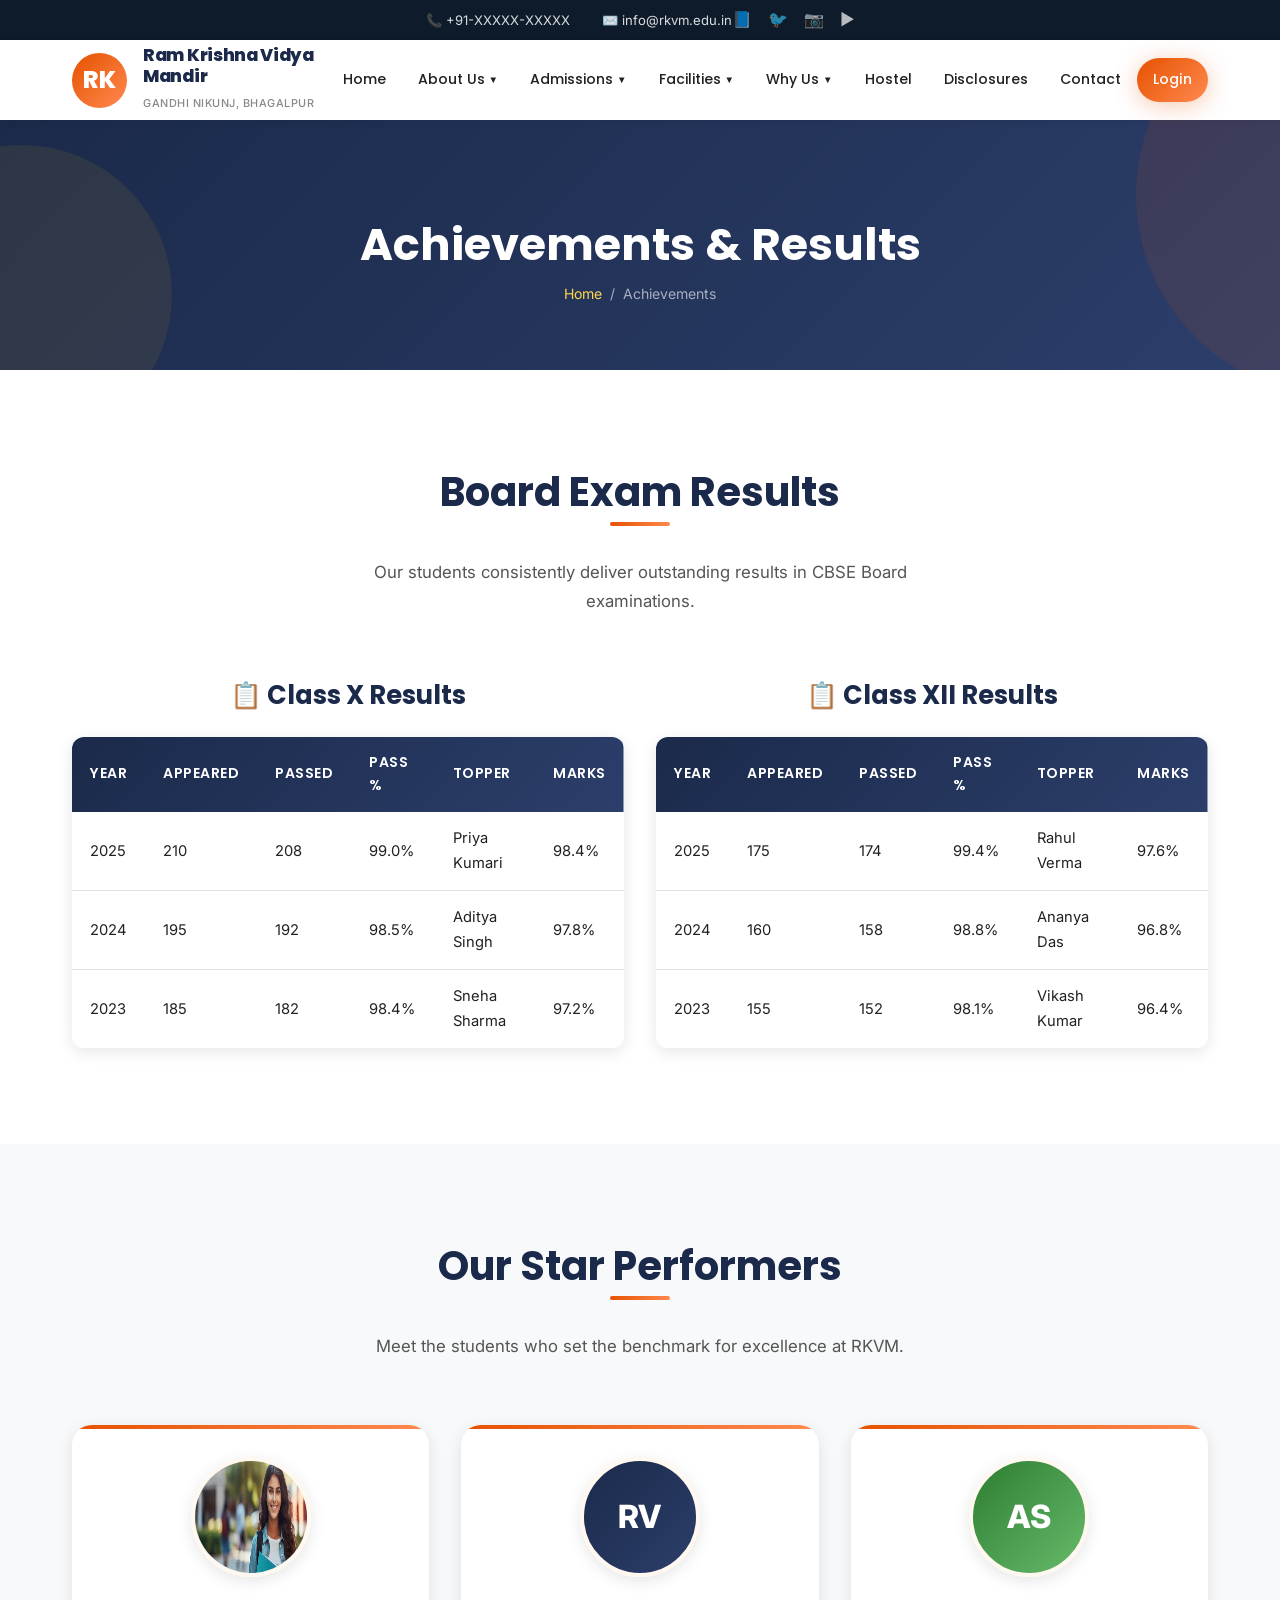
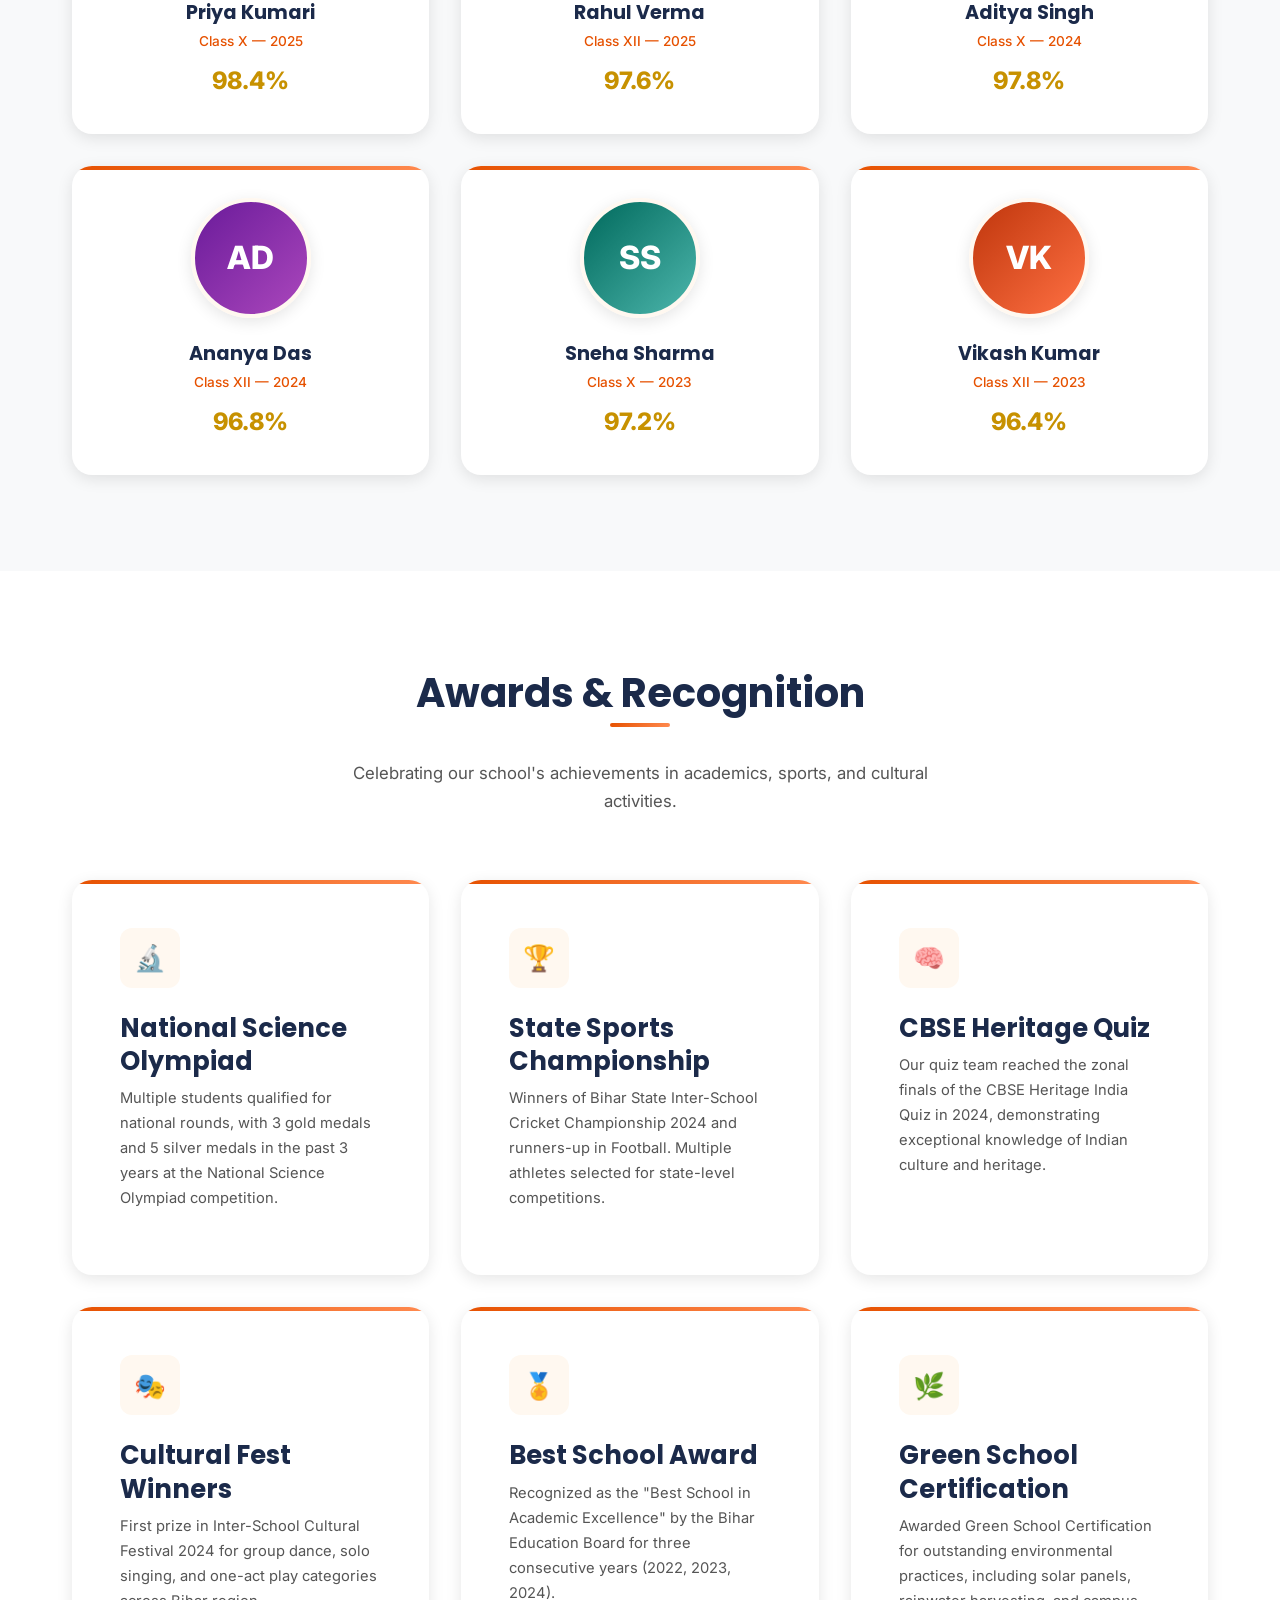
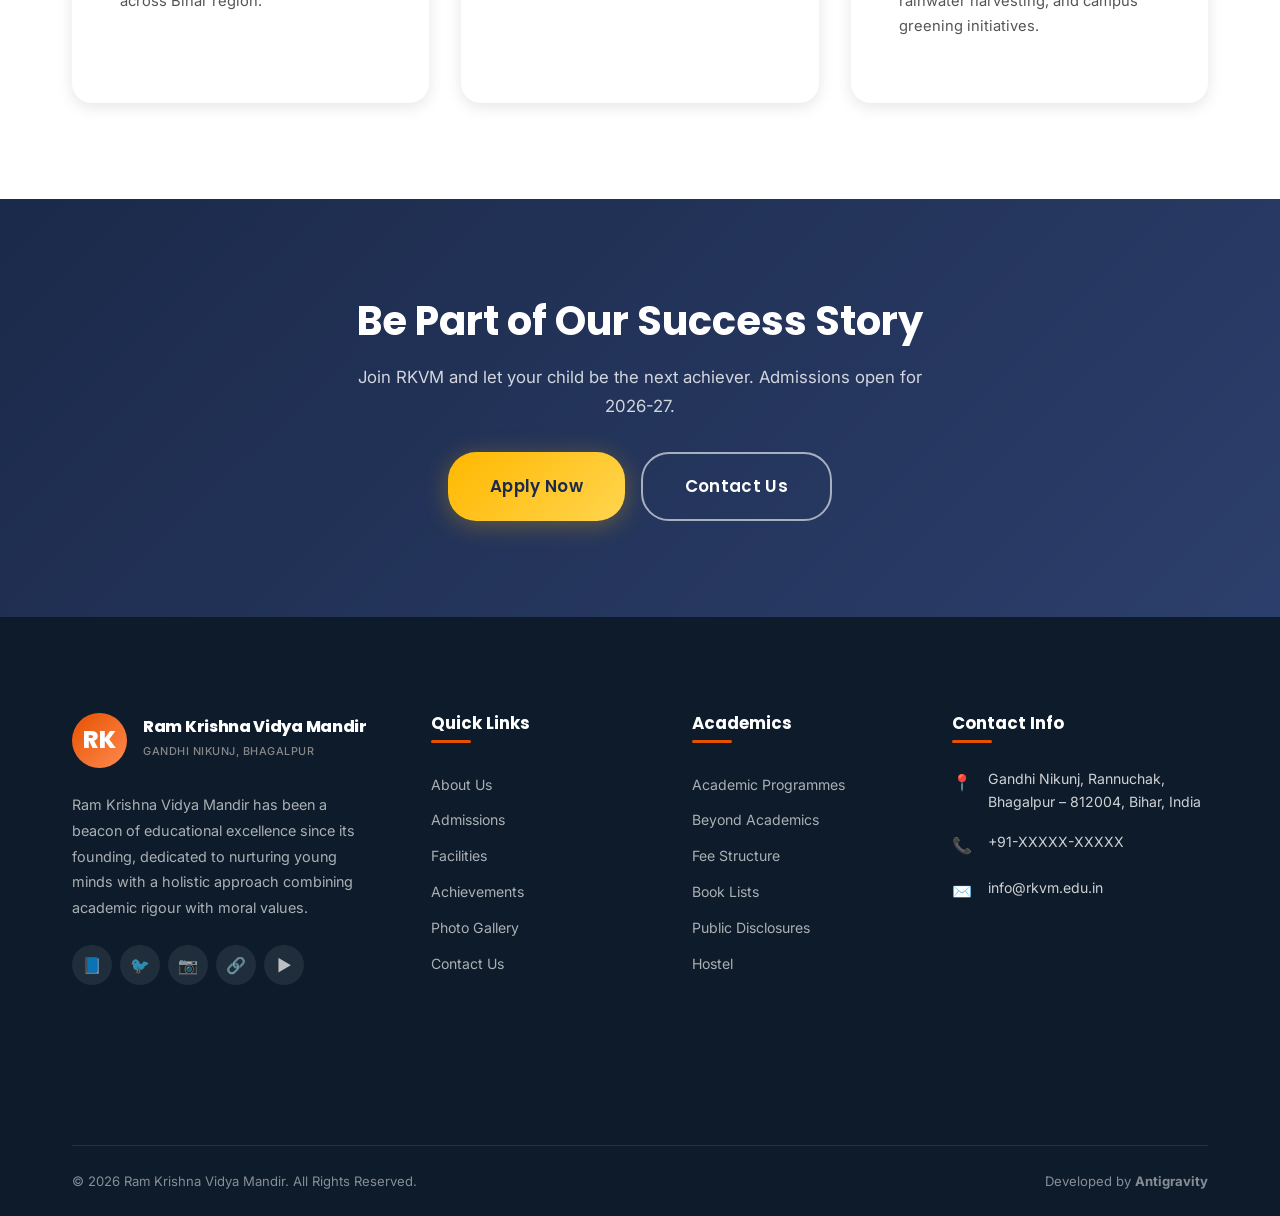
==== commit 31dde6ff: "Update admissions, achievements, and images" ====
--- a/achievements.html
+++ b/achievements.html
@@ -69,9 +69,7 @@
     </div>
     <div class="grid-3">
       <div class="about-card feature-card animate-on-scroll">
-        <div class="avatar" style="background: linear-gradient(135deg, #E65100, #FF8A50); display:flex; align-items:center; justify-content:center;">
-          <span style="color:white; font-size:2rem; font-weight:800;">PK</span>
-        </div>
+        <img src="images/priya.jpg" alt="Priya Kumari" class="avatar">
         <h4>Priya Kumari</h4>
         <div class="role">Class X — 2025</div>
         <p style="color:var(--accent-dark); font-size:1.5rem; font-weight:800; margin:var(--space-sm) 0 0;">98.4%</p>
